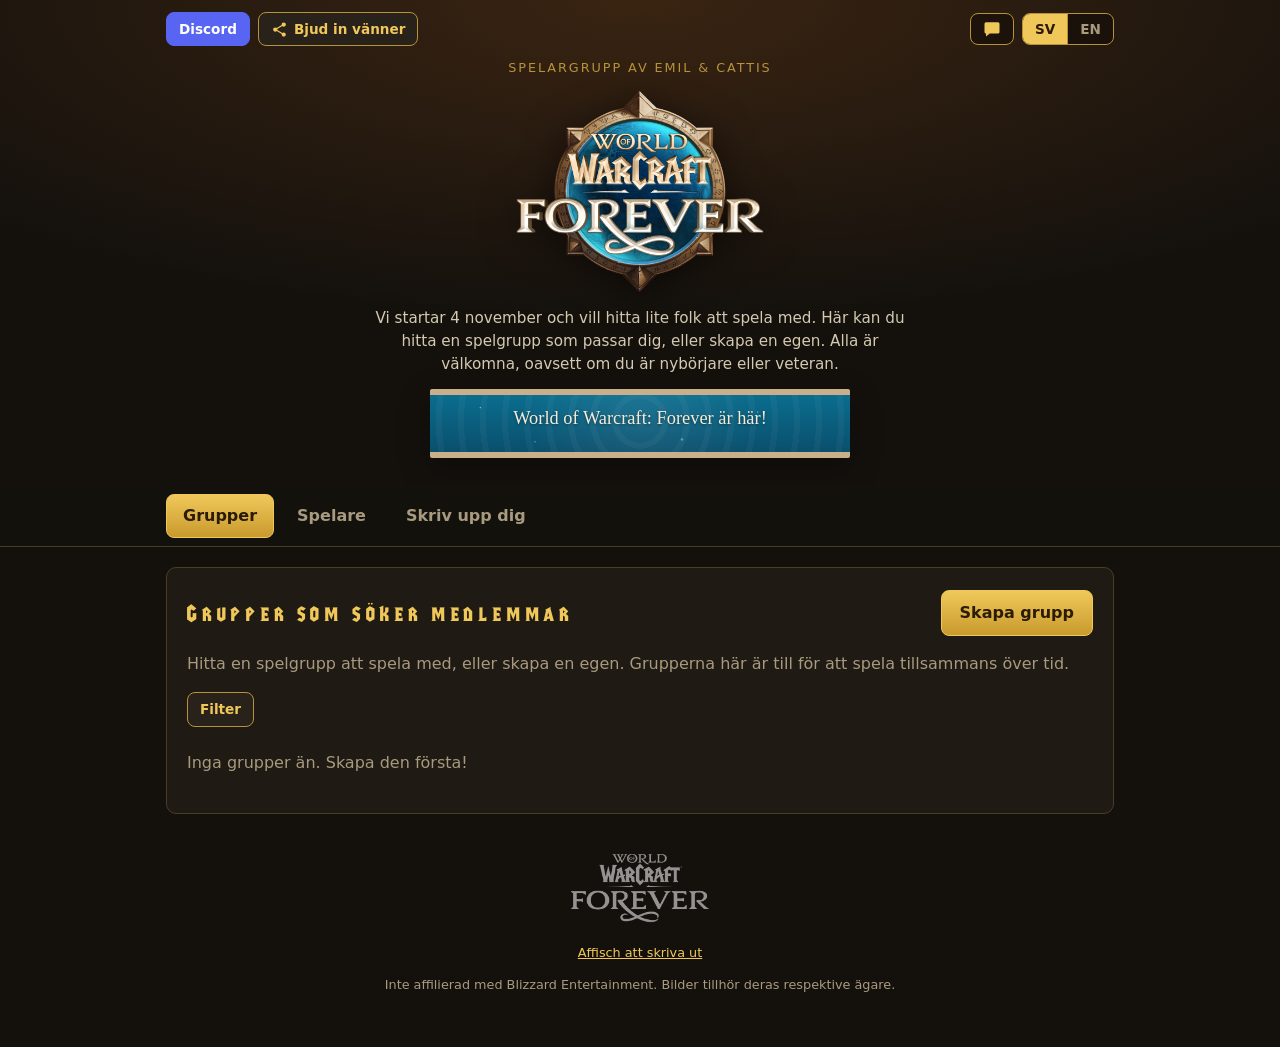
==== index.html @ 84ecafbe "Update intro text for the groups platform Co-Authored-By: Claude Sonnet 5 <noreply@anthropic.com>" ====
<!DOCTYPE html>
<html lang="sv">
<head>
  <meta charset="utf-8">
  <meta name="viewport" content="width=device-width, initial-scale=1">
  <title>WoW Forever, spela med oss</title>
  <meta name="description" content="Vi startar 4 november och vill hitta lite folk att spela WoW Forever med. Hitta en spelgrupp eller skapa en egen.">
  <meta name="robots" content="noindex">
  <meta name="theme-color" content="#14110d">
  <link rel="canonical" href="https://wowforever.party/">
  <meta property="og:type" content="website">
  <meta property="og:site_name" content="WoW Forever">
  <meta property="og:url" content="https://wowforever.party/">
  <meta property="og:locale" content="sv_SE">
  <meta property="og:title" content="WoW Forever, spela med oss">
  <meta property="og:description" content="Vi startar 4 november och vill hitta lite folk att spela med. Hitta en spelgrupp eller skapa en egen.">
  <meta property="og:image" content="https://wowforever.party/assets/og-image.jpg">
  <meta property="og:image:type" content="image/jpeg">
  <meta property="og:image:width" content="1200">
  <meta property="og:image:height" content="630">
  <meta property="og:image:alt" content="World of Warcraft Forever">
  <meta name="twitter:card" content="summary_large_image">
  <meta name="twitter:title" content="WoW Forever, spela med oss">
  <meta name="twitter:description" content="Vi startar 4 november och vill hitta lite folk att spela med.">
  <meta name="twitter:image" content="https://wowforever.party/assets/og-image.jpg">
  <link rel="icon" type="image/webp" href="assets/logo-color.webp">
  <link rel="stylesheet" href="style.css?v=34">
</head>
<body>
  <header class="hero">
    <div class="topbar wrap">
      <div class="top-actions">
        <a class="btn small discord" id="discordBtn" href="#" hidden target="_blank" rel="noopener" data-i18n="discordShort">Discord</a>
        <button type="button" class="btn small" id="shareBtn">
          <svg class="fb-icon" viewBox="0 0 24 24" width="17" height="17" aria-hidden="true"><path fill="currentColor" d="M18 16.08c-.76 0-1.44.3-1.96.77L8.91 12.7c.05-.23.09-.46.09-.7s-.04-.47-.09-.7l7.05-4.11c.54.5 1.25.81 2.04.81 1.66 0 3-1.34 3-3s-1.34-3-3-3-3 1.34-3 3c0 .24.04.47.09.7L8.04 9.81C7.5 9.31 6.79 9 6 9c-1.66 0-3 1.34-3 3s1.34 3 3 3c.79 0 1.5-.31 2.04-.81l7.12 4.16c-.05.21-.08.43-.08.65 0 1.61 1.31 2.92 2.92 2.92s2.92-1.31 2.92-2.92-1.31-2.92-2.92-2.92z"/></svg>
          <span data-i18n="shareBtn">Bjud in vänner</span>
        </button>
      </div>
      <div class="top-tools">
        <button type="button" class="btn small ghost fb-btn" id="fbOpen" data-i18n-aria="feedbackBtn" aria-label="Feedback" title="Feedback">
          <svg class="fb-icon" viewBox="0 0 24 24" width="18" height="18" aria-hidden="true"><path fill="currentColor" d="M4 3h16a2 2 0 0 1 2 2v11a2 2 0 0 1-2 2H9l-5 4v-4H4a2 2 0 0 1-2-2V5a2 2 0 0 1 2-2z"/></svg>
          <span class="badge" id="fbBadge" hidden></span>
        </button>
        <div class="lang" role="group" data-i18n-aria="langLabel" aria-label="Språk">
          <button type="button" data-lang="sv" aria-pressed="true">SV</button>
          <button type="button" data-lang="en" aria-pressed="false">EN</button>
        </div>
      </div>
    </div>

    <div class="wrap hero-body">
      <p class="eyebrow" data-i18n="eyebrow">Spelargrupp av Emil &amp; Cattis</p>
      <h1><img class="logo" src="assets/logo-color.webp" alt="World of Warcraft Forever" width="900" height="761"></h1>
      <p class="lead" data-i18n="lead">Vi startar 4 november och vill hitta lite folk att spela med. Här kan du hitta en spelgrupp som passar dig, eller skapa en egen. Alla är välkomna, oavsett om du är nybörjare eller veteran.</p>
      <section class="countdown" id="countdownBox" role="timer" aria-live="off">
        <p class="cd-title" id="cdTitle" hidden></p>
        <div class="cd-grid" id="cdGrid">
          <div class="cd-unit"><b id="cdD">--</b><span data-i18n="cdUnitD">Dagar</span></div>
          <i aria-hidden="true">:</i>
          <div class="cd-unit"><b id="cdH">--</b><span data-i18n="cdUnitH">Tim</span></div>
          <i aria-hidden="true">:</i>
          <div class="cd-unit"><b id="cdM">--</b><span data-i18n="cdUnitM">Min</span></div>
          <i aria-hidden="true">:</i>
          <div class="cd-unit"><b id="cdS">--</b><span data-i18n="cdUnitS">Sek</span></div>
        </div>
      </section>
    </div>
  </header>

  <nav class="tabs" role="tablist" id="tabs">
    <div class="wrap tabs-inner">
      <button type="button" role="tab" class="tab" data-tab-btn="grupper" data-i18n="tabGroups">Grupper</button>
      <button type="button" role="tab" class="tab" data-tab-btn="spelare" data-i18n="tabPlayers">Spelare</button>
      <button type="button" role="tab" class="tab" data-tab-btn="skriv-upp-dig" data-i18n="navSignup">Skriv upp dig</button>
      <button type="button" role="tab" class="tab" data-tab-btn="din-grupp" id="tabMine" hidden><span id="tabMineLabel"></span> <span class="badge-inline" id="myGroupBadge" hidden></span></button>
    </div>
  </nav>

  <main class="wrap">
    <div class="tabpanel" data-tab="grupper" role="tabpanel">
    <section id="groups" class="panel">
      <div class="panel-head">
        <h2 data-i18n="grpTitle">Grupper som söker medlemmar</h2>
        <button type="button" class="btn primary" data-act="new-group" data-i18n="grpCreate">Skapa grupp</button>
      </div>
      <p class="muted" data-i18n="grpIntro"></p>
      <div class="filter-bar">
        <button type="button" class="btn small" id="gFilterToggle" aria-expanded="false" aria-controls="gFilters"><span data-i18n="filterBtn">Filter</span> <span class="badge-inline" id="gFilterCount" hidden></span></button>
      </div>
      <div class="filters" id="gFilters" hidden>
        <label><span data-i18n="fFaction">Fraktion</span><select id="fgFaction"><option value="" data-i18n="all">Alla</option></select></label>
        <label><span data-i18n="fServer">Servertyp</span><select id="fgRuleset"><option value="" data-i18n="all">Alla</option></select></label>
        <label><span data-i18n="gfLanguage">Språk</span><select id="fgLang"><option value="" data-i18n="all">Alla</option></select></label>
        <label><span data-i18n="gfTone">Ton</span><select id="fgTone"><option value="" data-i18n="all">Alla</option></select></label>
        <label><span data-i18n="gfRole">Söker roll</span><select id="fgRole"><option value="" data-i18n="all">Alla</option></select></label>
        <label><span data-i18n="fClass">Klass</span><select id="fgClass"><option value="" data-i18n="all">Alla</option></select></label>
        <label><span data-i18n="fProf">Yrke</span><select id="fgProf"><option value="" data-i18n="all">Alla</option></select></label>
      </div>
      <div id="groupCards" class="gcards"></div>
      <p class="muted" id="groupsEmpty" hidden></p>
    </section>

    <section id="myApps" class="panel" hidden></section>
    </div>

    <div class="tabpanel" data-tab="spelare" role="tabpanel">
    <section id="summary" class="panel" aria-live="polite"></section>

    <section id="roster" class="panel">
      <h2 data-i18n="rosterTitle">Vilka är med</h2>
      <div class="filter-bar">
        <button type="button" class="btn small" id="rFilterToggle" aria-expanded="false" aria-controls="rFilters"><span data-i18n="filterBtn">Filter</span> <span class="badge-inline" id="rFilterCount" hidden></span></button>
      </div>
      <div class="filters" id="rFilters" hidden>
        <label><span data-i18n="fFaction">Fraktion</span>
          <select id="fFaction"><option value="" data-i18n="all">Alla</option><option>Alliance</option><option>Horde</option></select>
        </label>
        <label><span data-i18n="fClass">Klass</span> <select id="fClass"><option value="" data-i18n="all">Alla</option></select></label>
        <label><span data-i18n="fProf">Yrke</span> <select id="fProf"><option value="" data-i18n="all">Alla</option></select></label>
        <label><span data-i18n="fServer">Servertyp</span> <select id="fRuleset"><option value="" data-i18n="all">Alla</option></select></label>
        <label><span data-i18n="fGroup">Grupp</span> <select id="fGroup"><option value="" data-i18n="all">Alla</option></select></label>
      </div>
      <div id="cards" class="cards"></div>
      <p class="muted" id="rosterEmpty" hidden></p>
    </section>
    </div>

    <div class="tabpanel" data-tab="skriv-upp-dig" role="tabpanel">
    <section id="anmalan" class="panel">
      <h2 id="formTitle" data-i18n="formTitle">Skriv upp dig</h2>
      <p class="muted" id="formIntro" data-i18n="formIntro">Ingen inloggning. Fyll i dina karaktärer så syns du i listan. Efteråt får du en privat länk för att ändra dem.</p>

      <div id="editBanner" class="notice" hidden data-i18n="editBanner"></div>

      <form id="regForm" novalidate>
        <div class="field-row">
          <label class="field">
            <span data-i18n="displayName">Ditt namn eller smeknamn</span>
            <input id="displayName" maxlength="40" autocomplete="nickname" required>
          </label>
          <label class="field">
            <span><span data-i18n="contact">Hur når vi dig?</span> <em data-i18n="contactNote">(valfritt, syns bara för oss)</em></span>
            <input id="contact" maxlength="120" data-i18n-ph="contactPh" placeholder="Discord, telefon eller mail">
          </label>
        </div>

        <input class="hp" id="website" name="website" tabindex="-1" autocomplete="off" aria-hidden="true">

        <div id="charEditors"></div>

        <button type="button" class="btn" id="addChar" data-i18n="addChar">+ Lägg till en till karaktär</button>

        <p class="error" id="formError" role="alert" hidden></p>

        <div class="actions">
          <button type="submit" class="btn primary" id="submitBtn" data-i18n="submit">Skicka in</button>
          <button type="button" class="btn danger" id="deleteBtn" hidden data-i18n="deleteMine">Ta bort min registrering</button>
        </div>
      </form>

      <div id="success" class="notice success" hidden></div>
    </section>
    </div>

    <div class="tabpanel" data-tab="din-grupp" role="tabpanel">
    <section id="groupForm" class="panel" hidden></section>
    </div>
  </main>

  <footer class="wrap foot">
    <img class="foot-logo" src="assets/logo-white.webp" alt="" width="1000" height="563">
    <p><a class="footlink" href="qr.html" data-i18n="footPoster">Affisch att skriva ut</a></p>
    <p data-i18n="footer">Inte affilierad med Blizzard Entertainment. Bilder tillhör deras respektive ägare.</p>
  </footer>

  <dialog id="fbDialog" class="overlay" aria-labelledby="fbTitle">
    <form id="fbForm" method="dialog" novalidate>
      <h2 id="fbTitle" data-i18n="fbTitle">Feedback</h2>
      <p class="muted" data-i18n="fbIntro">Något som är fel eller saknas? Skriv till oss.</p>
      <div id="fbFields">
        <label class="field">
          <span data-i18n="fbMessage">Ditt meddelande</span>
          <textarea id="fbMessage" rows="5" maxlength="2000" required></textarea>
        </label>
        <label class="field">
          <span><span data-i18n="fbContact">Vill du ha svar? Lämna kontaktuppgift</span> <em data-i18n="fbContactNote">(valfritt)</em></span>
          <input id="fbContactInput" maxlength="120">
        </label>
        <input class="hp" id="fbWebsite" tabindex="-1" autocomplete="off" aria-hidden="true">
      </div>
      <p class="error" id="fbError" role="alert" hidden></p>
      <div class="notice success" id="fbDone" hidden></div>
      <div class="actions">
        <button type="submit" class="btn primary" id="fbSend" data-i18n="fbSend">Skicka</button>
        <button type="button" class="btn" id="fbCancel" data-i18n="fbCancel">Avbryt</button>
      </div>
    </form>
  </dialog>

  <dialog id="applyDialog" class="overlay" aria-labelledby="applyTitle">
    <form id="applyForm" novalidate>
      <h2 id="applyTitle"></h2>
      <div id="applyBody"></div>
    </form>
  </dialog>

  <dialog id="reportDialog" class="overlay" aria-labelledby="reportTitle">
    <form id="reportForm" novalidate>
      <h2 id="reportTitle" data-i18n="reportTitle">Rapportera gruppen</h2>
      <p class="muted" data-i18n="reportIntro"></p>
      <div id="reportFields">
        <label class="field"><textarea id="reportReason" rows="4" maxlength="1000"></textarea></label>
      </div>
      <p class="error" id="reportError" role="alert" hidden></p>
      <div class="notice success" id="reportDone" hidden></div>
      <div class="actions">
        <button type="submit" class="btn primary" id="reportSend" data-i18n="reportSend">Skicka rapport</button>
        <button type="button" class="btn" id="reportCancel" data-i18n="fbCancel">Avbryt</button>
      </div>
    </form>
  </dialog>

  <script src="i18n.js?v=19"></script>
  <script src="data.js?v=7"></script>
  <script src="tabs.js?v=1"></script>
  <script src="tips.js?v=1"></script>
  <script src="app.js?v=26"></script>
  <script src="groups.js?v=10"></script>
</body>
</html>
---- style.css ----
:root {
  --bg: #14110d;
  --panel: #1f1a13;
  --panel-2: #29221a;
  --line: #4a3d28;
  --text: #ece3d0;
  --muted: #a89a7e;
  --gold: #f0c85a;
  --gold-dim: #b8923a;
  --alliance: #3b6fd4;
  --horde: #c0392b;
  --danger: #d0574a;
  --ok: #58b36a;
  --radius: 10px;
}

* { box-sizing: border-box; }
html { scroll-behavior: smooth; }
@font-face {
  font-family: "Warcraft";
  src: url("assets/fonts/warcraft-sv.otf") format("opentype");
  font-display: swap;
}

body {
  margin: 0;
  background: var(--bg);
  color: var(--text);
  font: 16px/1.5 system-ui, -apple-system, "Segoe UI", Roboto, sans-serif;
}

.wrap { width: 100%; max-width: 980px; margin: 0 auto; padding: 0 16px; }

.hero { position: relative; padding: 0 0 18px; text-align: center; background: radial-gradient(900px 320px at 50% 0, #3a2412 0%, var(--bg) 100%); }
.eyebrow { color: var(--gold-dim); text-transform: uppercase; letter-spacing: .15em; font-size: .8rem; margin: 0 0 6px; }
h1, h2, h3, h4, legend { font-family: "Warcraft", Georgia, "Times New Roman", serif; font-weight: 400; letter-spacing: .03em; }
h1 { margin: 0; line-height: 1; }
.logo { display: block; width: min(250px, 62vw); height: auto; margin: 8px auto 4px; filter: drop-shadow(0 6px 18px rgba(0,0,0,.55)); }
.lead { max-width: 560px; margin: 16px auto 20px; color: #d4c9b1; }

.chips { display: flex; flex-wrap: wrap; justify-content: center; gap: 10px; margin-bottom: 20px; }
.chip { padding: 6px 14px; border: 1px solid var(--line); border-radius: 999px; background: var(--panel); font-size: .9rem; color: var(--gold); }

.btn {
  display: inline-block; cursor: pointer; text-decoration: none;
  padding: 10px 18px; border-radius: 8px; border: 1px solid var(--gold-dim);
  background: var(--panel-2); color: var(--gold); font: inherit; font-weight: 600;
}
.btn:hover { background: #352b1e; }
.btn.primary { background: linear-gradient(#f0c85a, #c99a2e); color: #2a1c05; border-color: #f0c85a; }
.btn.primary:hover { filter: brightness(1.08); background: linear-gradient(#f0c85a, #c99a2e); }
.btn.discord { background: #5865f2; border-color: #5865f2; color: #fff; }
.btn.danger { border-color: var(--danger); color: var(--danger); background: transparent; }
.btn.small { padding: 6px 12px; font-size: .85rem; }
.btn:disabled { opacity: .6; cursor: default; }
.btn[hidden], [hidden] { display: none !important; }

.panel { background: var(--panel); border: 1px solid var(--line); border-radius: var(--radius); padding: 22px 20px; margin: 20px 0; }
h2 { margin: 0 0 8px; color: var(--gold); font-size: 1.7rem; }
.muted { color: var(--muted); }
.small { font-size: .85rem; }

.field { display: flex; flex-direction: column; gap: 4px; margin-bottom: 14px; flex: 1 1 200px; }
.field span { font-size: .9rem; color: #d4c9b1; }
.field em, .group-label em { color: var(--muted); font-style: normal; font-size: .8rem; }
.field-row { display: flex; flex-wrap: wrap; gap: 0 14px; }
input, select {
  width: 100%; padding: 10px 12px; font: inherit; color: var(--text);
  background: #120f0a; border: 1px solid var(--line); border-radius: 8px;
}
input:focus, select:focus, button:focus-visible { outline: 2px solid var(--gold); outline-offset: 1px; }
.hp { position: absolute; left: -9999px; width: 1px; height: 1px; opacity: 0; }

fieldset.char { border: 1px solid var(--line); border-radius: var(--radius); padding: 14px 14px 16px; margin: 0 0 16px; background: var(--panel-2); min-width: 0; }
legend { color: var(--gold); padding: 0 8px; font-size: 1.05rem; }
.group-label { margin: 6px 0 8px; font-size: .9rem; color: #d4c9b1; font-weight: 600; }

.picks { display: flex; flex-wrap: wrap; gap: 8px; }
.pick {
  display: flex; flex-direction: column; align-items: center; gap: 4px;
  padding: 6px 4px; min-width: 64px; border-radius: 8px; cursor: pointer;
  background: rgba(0,0,0,.25); border: 2px solid transparent; color: var(--text); font: inherit; font-size: .75rem;
}
.pick:hover:not(:disabled) { border-color: var(--gold-dim); }
.pick.on { border-color: var(--gold); background: rgba(240,200,90,.12); }
.pick:disabled { opacity: .28; cursor: not-allowed; }
.picks.classes, .picks.rulesets { display: grid; gap: 6px; }
.picks.classes { grid-template-columns: repeat(9, minmax(0, 52px)); }
.picks.rulesets { grid-template-columns: repeat(4, minmax(0, 68px)); gap: 10px; }
.opt { display: flex; flex-direction: column; justify-content: flex-end; gap: 4px; min-width: 0; }
.opt .lbl { text-align: center; font-size: .78rem; line-height: 1.15; color: #d4c9b1; }
.opt .lbl small { display: block; font-size: .62rem; color: var(--muted); }
.opt.off .lbl { opacity: .45; }
.opt .pick { width: 100%; aspect-ratio: 1; min-width: 0; padding: 0; overflow: hidden; }
.picks.classes, .picks.rulesets { margin-bottom: 14px; }
.opt .pick .sprite { width: 100%; height: 100%; max-width: none; aspect-ratio: auto; }

.sprite { display: inline-block; flex: none; background-repeat: no-repeat; border-radius: 6px; border: 1px solid rgba(0,0,0,.6); }
.sprite.ph { background: #000; }
.sprite.inline { vertical-align: middle; border-radius: 4px; }

.secondary { display: flex; flex-wrap: wrap; gap: 14px; margin-bottom: 12px; }
.tick { display: flex; gap: 6px; align-items: center; font-size: .9rem; }
.tick input { width: auto; }

.actions { display: flex; flex-wrap: wrap; gap: 10px; margin-top: 16px; }
.error { color: var(--danger); font-weight: 600; margin: 14px 0 0; }
.notice { padding: 12px 14px; border-radius: 8px; border: 1px solid var(--gold-dim); background: rgba(240,200,90,.08); margin: 12px 0; }
.notice.success { border-color: var(--ok); background: rgba(88,179,106,.1); }
.linkbox { display: flex; gap: 8px; margin: 8px 0; }

.filters { display: flex; flex-wrap: wrap; gap: 10px 14px; margin: 12px 0 16px; }
.filters label { display: flex; flex-direction: column; gap: 4px; font-size: .85rem; color: #d4c9b1; flex: 1 1 130px; }

.cards { display: grid; grid-template-columns: repeat(auto-fill, minmax(280px, 1fr)); gap: 12px; }
.card { display: flex; gap: 12px; padding: 12px; border-radius: var(--radius); background: var(--panel-2); border: 1px solid var(--line); border-left-width: 4px; }
.card.alliance { border-left-color: var(--alliance); }
.card.horde { border-left-color: var(--horde); }
.card .portrait { border-radius: 8px; }
.card h3 { margin: 0; font-size: 1.1rem; color: var(--gold); }
.card p { margin: 2px 0; }
.card .sub { font-size: .9rem; }
.card .owner { font-size: .8rem; color: var(--muted); }
.tag { display: inline-block; padding: 1px 8px; margin: 2px 4px 2px 0; border-radius: 999px; background: #120f0a; border: 1px solid var(--line); font-size: .78rem; }
.tag.dim { color: var(--muted); }
.tag.warn { border-color: var(--danger); color: var(--danger); }

.classcount { display: grid; grid-template-columns: repeat(auto-fill, minmax(84px, 1fr)); gap: 8px; margin: 12px 0; }
.cc { display: grid; grid-template-columns: auto 1fr; grid-template-rows: auto auto; column-gap: 8px; align-items: center; padding: 6px 8px; background: var(--panel-2); border: 1px solid var(--line); border-radius: 8px; }
.cc .sprite { grid-row: span 2; }
.cc b { color: var(--gold); font-size: 1.05rem; line-height: 1; }
.cc span:last-child { font-size: .7rem; color: var(--muted); }
.cc.zero { opacity: .45; }

.foot { text-align: center; color: var(--muted); font-size: .8rem; padding: 12px 16px 40px; }

@media (max-width: 560px) {
  fieldset.char { padding: 12px 8px 14px; }
  .picks.classes { gap: 3px; }
  .picks.classes .opt .lbl { display: none; }
  .picks.rulesets { gap: 6px; }
  .picks.rulesets .lbl { font-size: .68rem; }
  .panel { padding: 18px 14px; }
}
.picked { color: var(--gold); }

.factions { display: grid; grid-template-columns: 1fr 1fr; gap: 14px; margin-top: 12px; }
.fsum { border-radius: var(--radius); padding: 12px; min-width: 0; }
.fsum h3 { margin: 0 0 4px; font-size: 1.3rem; letter-spacing: .06em; }
.fsum.alliance { background: linear-gradient(#152444, #101a30); border: 1px solid #2c4a8a; }
.fsum.alliance h3 { color: #8fb1f2; }
.fsum.horde { background: linear-gradient(#3d1613, #2a0f0d); border: 1px solid #7d2a22; }
.fsum.horde h3 { color: #ee8a7d; }
.fsum .classcount { grid-template-columns: repeat(auto-fill, minmax(96px, 1fr)); }
.fsum .cc { background: rgba(0,0,0,.25); }
@media (max-width: 700px) {
  .factions { grid-template-columns: 1fr; }
}

.profcount { display: grid; grid-template-columns: repeat(auto-fill, minmax(140px, 1fr)); gap: 8px; margin: 10px 0; }
.pc { display: flex; align-items: center; gap: 8px; padding: 6px 10px; background: rgba(0,0,0,.25); border: 1px solid var(--line); border-radius: 8px; min-width: 0; }
.pc b { color: var(--gold); font-size: 1.05rem; line-height: 1; }
.pc span { font-size: .75rem; color: #d4c9b1; overflow: hidden; text-overflow: ellipsis; white-space: nowrap; }
.pc.zero { opacity: .45; }
.profcount.sec .pc { background: transparent; }

.topbar { display: flex; flex-wrap: wrap; align-items: center; justify-content: space-between; gap: 8px 10px; padding-top: 12px; padding-bottom: 4px; }
.top-actions, .top-tools { display: flex; align-items: center; gap: 8px; }
.top-actions .btn { display: inline-flex; align-items: center; gap: 6px; }
.footlink { color: var(--gold); }
.hero-body { padding-top: 8px; }
.btn.ghost { background: rgba(0,0,0,.35); }
.lang { display: inline-flex; border: 1px solid var(--gold-dim); border-radius: 8px; overflow: hidden; }
.lang button { padding: 5px 12px; font: inherit; font-size: .85rem; font-weight: 700; cursor: pointer; border: 0; background: rgba(0,0,0,.35); color: var(--muted); }
.lang button + button { border-left: 1px solid var(--gold-dim); }
.lang button[aria-pressed="true"] { background: var(--gold); color: #2a1c05; }

.race-group { border-radius: 8px; padding: 8px 10px 4px; margin-bottom: 10px; }
.race-group h4 { margin: 0 0 6px; font-size: 1rem; letter-spacing: .08em; }
.race-group.alliance { background: linear-gradient(#152444, #101a30); border: 1px solid #2c4a8a; }
.race-group.alliance h4 { color: #8fb1f2; }
.race-group.horde { background: linear-gradient(#3d1613, #2a0f0d); border: 1px solid #7d2a22; }
.race-group.horde h4 { color: #ee8a7d; }
.picks.races-row { display: grid; grid-template-columns: repeat(5, minmax(0, 76px)); gap: 10px; margin-bottom: 8px; }
.picks.genders { display: grid; grid-template-columns: repeat(2, minmax(0, 46px)); gap: 10px; margin-bottom: 14px; }
@media (max-width: 560px) {
  .picks.races-row { gap: 6px; }
  .race-group { padding: 8px 6px 2px; }
  .opt .lbl { font-size: .68rem; }
}

textarea { width: 100%; padding: 10px 12px; font: inherit; color: var(--text); background: #120f0a; border: 1px solid var(--line); border-radius: 8px; resize: vertical; }
textarea:focus { outline: 2px solid var(--gold); outline-offset: 1px; }
dialog.overlay { width: min(520px, calc(100vw - 32px)); padding: 22px 20px; border: 1px solid var(--gold-dim); border-radius: var(--radius); background: var(--panel); color: var(--text); box-shadow: 0 20px 60px rgba(0,0,0,.6); }
dialog.overlay::backdrop { background: rgba(0,0,0,.65); }

.foot-logo { display: block; width: 150px; height: auto; margin: 0 auto 10px; opacity: .55; }

.fb-btn { position: relative; display: inline-flex; align-items: center; gap: 6px; }
.fb-icon { flex: none; }
.badge { position: absolute; top: -10px; right: -10px; min-width: 22px; height: 22px; padding: 0 5px; display: flex; align-items: center; justify-content: center; border-radius: 999px; background: var(--danger); color: #fff; font-size: .72rem; font-weight: 700; line-height: 1; border: 2px solid var(--bg); box-sizing: border-box; }
.tag .sprite.inline { width: 16px; height: 16px; vertical-align: -3px; }


.race-groups { display: grid; grid-template-columns: 1fr 1fr; gap: 10px; margin-bottom: 10px; }
.race-groups .race-group { margin-bottom: 0; min-width: 0; }
@media (max-width: 760px) {
  .race-groups { grid-template-columns: 1fr; }
}

/* ---------- Spelgrupper ---------- */
.panel-head { display: flex; flex-wrap: wrap; align-items: center; justify-content: space-between; gap: 10px; }
.panel-head h2 { margin: 0; }
.gcards { display: grid; grid-template-columns: repeat(auto-fill, minmax(300px, 1fr)); gap: 12px; }
.gcard { display: flex; flex-direction: column; gap: 8px; padding: 14px; border-radius: var(--radius); background: var(--panel-2); border: 1px solid var(--line); border-top-width: 4px; }
.gcard.alliance { border-top-color: var(--alliance); }
.gcard.horde { border-top-color: var(--horde); }
.gcard.any { border-top-color: var(--gold-dim); }
.gcard header { display: flex; align-items: flex-start; justify-content: space-between; gap: 8px; }
.gcard h3 { margin: 0; font-size: 1.15rem; color: var(--gold); }
.fchip { flex: none; padding: 1px 10px; border-radius: 999px; font-size: .75rem; border: 1px solid var(--line); }
.fchip.alliance { border-color: #2c4a8a; color: #8fb1f2; background: #101a30; }
.fchip.horde { border-color: #7d2a22; color: #ee8a7d; background: #2a0f0d; }
.fchip.any { color: var(--gold); }
.gcard p { margin: 0; }
.gmeta .tag { margin: 0 4px 4px 0; }
.gplay { font-size: .85rem; color: var(--muted); }
.gdesc { white-space: pre-line; overflow-wrap: anywhere; font-size: .92rem; color: #d4c9b1; }
.glooking { display: flex; flex-wrap: wrap; align-items: center; gap: 6px; font-size: .9rem; }
.glooking b { color: var(--muted); font-weight: 600; margin-right: 2px; }
.lk .sprite { vertical-align: middle; }
.gcard footer { display: flex; align-items: center; justify-content: space-between; gap: 8px; margin-top: auto; padding-top: 4px; }
.linklike { background: none; border: 0; padding: 0; color: var(--muted); font: inherit; font-size: .8rem; text-decoration: underline; cursor: pointer; }
.linklike:hover { color: var(--danger); }

.seg { display: inline-flex; flex-wrap: wrap; border: 1px solid var(--gold-dim); border-radius: 8px; overflow: hidden; align-self: flex-start; margin-bottom: 12px; }
.field .seg { margin-bottom: 0; }
.seg button { padding: 8px 14px; font: inherit; font-size: .9rem; cursor: pointer; border: 0; background: #120f0a; color: var(--muted); }
.seg button + button { border-left: 1px solid var(--gold-dim); }
.seg button[aria-pressed="true"] { background: var(--gold); color: #2a1c05; font-weight: 700; }
.chipbtn { padding: 6px 14px; border-radius: 999px; font: inherit; font-size: .9rem; cursor: pointer; border: 1px solid var(--line); background: #120f0a; color: var(--text); }
.chipbtn[aria-pressed="true"] { border-color: var(--gold); background: rgba(240,200,90,.15); color: var(--gold); }
.field.narrow { flex: 0 1 130px; }

.badge-inline { display: inline-flex; align-items: center; justify-content: center; min-width: 22px; height: 22px; padding: 0 6px; border-radius: 999px; background: var(--danger); color: #fff; font-size: .75rem; font-weight: 700; line-height: 1; }

.reqs { margin: 12px 0 18px; }
.reqs h3 { margin: 0 0 8px; color: var(--gold); }
.req { padding: 12px; margin-bottom: 10px; border-radius: var(--radius); background: var(--panel-2); border: 1px solid var(--line); }
.req.pending { border-color: var(--gold-dim); }
.req.declined { opacity: .6; }
.req header { display: flex; align-items: center; justify-content: space-between; gap: 8px; margin-bottom: 6px; }
.reqchars { list-style: none; margin: 0 0 6px; padding: 0; display: grid; gap: 6px; }
.reqchars li { display: flex; align-items: center; gap: 8px; font-size: .9rem; }
.reqcontact { margin: 6px 0; padding: 6px 10px; border-radius: 6px; background: rgba(88,179,106,.12); border: 1px solid var(--ok); }
.req .actions { margin-top: 8px; }

.apchars { display: grid; gap: 6px; margin-bottom: 12px; }
.apchar { padding: 6px 8px; border: 1px solid var(--line); border-radius: 8px; background: var(--panel-2); }
.apchar.off { opacity: .5; }
.apchar em { font-style: normal; color: var(--muted); font-size: .8rem; }
#applyDialog, #reportDialog { max-height: calc(100vh - 32px); overflow: auto; }

/* ---------- Flikar ---------- */
.hero .lead { margin: 10px auto 14px; font-size: .95rem; }
.hero .chips { margin-bottom: 8px; }
.tabs { position: sticky; top: 0; z-index: 20; background: rgba(20,17,13,.94); backdrop-filter: blur(6px); border-bottom: 1px solid var(--line); }
.tabs-inner { display: flex; gap: 6px; padding-top: 8px; padding-bottom: 8px; overflow-x: auto; scrollbar-width: none; }
.tabs-inner::-webkit-scrollbar { display: none; }
.tab { flex: none; display: inline-flex; align-items: center; gap: 6px; padding: 9px 16px; border-radius: 8px; border: 1px solid transparent; background: transparent; color: var(--muted); font: inherit; font-weight: 600; cursor: pointer; white-space: nowrap; }
.tab:hover { color: var(--text); background: rgba(255,255,255,.05); }
.tab.active { color: #2a1c05; background: linear-gradient(#f0c85a, #c99a2e); border-color: #f0c85a; }
.tab[hidden] { display: none; }
.tab .badge-inline { box-shadow: 0 0 0 2px rgba(20,17,13,.9); }
.tabpanel { display: none; }
.tabpanel.active { display: block; }

.filter-bar { margin: 12px 0 8px; }

/* ---------- Medlemmar ---------- */
.gmembers { font-size: .9rem; }
.gmembers summary { cursor: pointer; color: var(--muted); font-weight: 600; margin-bottom: 4px; }
.gmembers ul, .mlist { list-style: none; margin: 4px 0 0; padding: 0; display: grid; gap: 6px; }
.gmembers li { display: flex; flex-wrap: wrap; align-items: center; gap: 4px 10px; }
.mchar { display: inline-flex; align-items: center; gap: 4px; padding: 1px 8px 1px 2px; border-radius: 999px; background: #120f0a; border: 1px solid var(--line); font-size: .82rem; }
.mchar .sprite { border-radius: 50%; }
.mrow { display: flex; align-items: center; justify-content: space-between; gap: 8px; padding: 6px 8px; border: 1px solid var(--line); border-radius: 8px; background: var(--panel-2); }
.mrow > span { display: flex; flex-wrap: wrap; align-items: center; gap: 4px 10px; }

.cgroups { margin: 2px 0; }
.tag.grp { border-color: var(--gold-dim); color: var(--gold); }

/* Ihopfällda behandlade ansökningar */
.req-history { margin-top: 10px; }
.req-history > summary { cursor: pointer; color: var(--muted); font-weight: 600; padding: 6px 0; }
.reqrow { border: 1px solid var(--line); border-radius: 8px; background: var(--panel-2); margin: 6px 0; }
.reqrow > summary { cursor: pointer; padding: 8px 10px; display: flex; flex-wrap: wrap; align-items: center; gap: 4px 8px; list-style: none; }
.reqrow > summary::-webkit-details-marker { display: none; }
.reqrow > summary::before { content: '\25B8'; color: var(--muted); }
.reqrow[open] > summary::before { content: '\25BE'; }
.reqrow.declined { opacity: .65; }
.reqbody { padding: 0 10px 10px; }

/* Tryck-för-att-visa */
.tip { position: fixed; z-index: 100; max-width: min(260px, calc(100vw - 16px)); padding: 8px 12px; border-radius: 8px; background: #120f0a; color: var(--text); border: 1px solid var(--gold); box-shadow: 0 6px 20px rgba(0,0,0,.6); font-size: .85rem; line-height: 1.35; pointer-events: none; }
@media (hover: none) { .opt.off .pick:disabled { pointer-events: none; } }

/* ---------- Nedräkning i Blizzards stil ---------- */
.countdown {
  max-width: 420px; margin: 10px auto 10px; padding: 12px 12px 10px; text-align: center;
  border-top: 6px solid #c9b08a; border-bottom: 6px solid #c9b08a; border-radius: 2px;
  background:
    radial-gradient(2px 2px at 12% 22%, rgba(140,220,255,.8), transparent 60%),
    radial-gradient(2px 2px at 78% 30%, rgba(140,220,255,.7), transparent 60%),
    radial-gradient(3px 3px at 60% 78%, rgba(120,230,220,.75), transparent 60%),
    radial-gradient(2px 2px at 25% 82%, rgba(140,220,255,.6), transparent 60%),
    radial-gradient(circle at 50% 40%, rgba(255,255,255,.07) 0, transparent 55%),
    repeating-radial-gradient(circle at 50% 45%, rgba(255,255,255,.035) 0 6px, transparent 6px 22px),
    linear-gradient(#0b6d8e, #0a4f6d);
  box-shadow: 0 10px 30px rgba(0,0,0,.35);
}
.cd-title { margin: 0 0 12px; font: 400 clamp(.95rem, 3.8vw, 1.15rem)/1.25 "Palatino Linotype", Palatino, "Book Antiqua", Georgia, serif; color: #f4ecd8; text-shadow: 0 1px 3px rgba(0,0,0,.4); }
.cd-grid { display: flex; align-items: flex-start; justify-content: center; gap: clamp(4px, 2vw, 14px); }
.cd-unit { display: flex; flex-direction: column; align-items: center; min-width: 2.6ch; }
.cd-unit b { font: 400 clamp(1.7rem, 7.5vw, 2.3rem)/1 "Palatino Linotype", Palatino, "Book Antiqua", Georgia, serif; font-variant-numeric: lining-nums tabular-nums; color: #fff; text-shadow: 0 2px 6px rgba(0,0,0,.35); }
.cd-unit span { margin-top: 4px; font-size: clamp(.6rem, 2.2vw, .75rem); letter-spacing: .04em; text-transform: uppercase; color: #eadfc6; }
.cd-grid i { font: 400 clamp(1.1rem, 4.6vw, 1.5rem)/1.5 Georgia, serif; font-style: normal; color: #f4ecd8; opacity: .85; }
.top-tools { margin-left: auto; }
@media (max-width: 420px) {
  .topbar { gap: 6px 6px; }
  .top-actions, .top-tools { gap: 6px; }
  .topbar .btn.small { padding: 6px 9px; font-size: .82rem; }
  .topbar .lang button { padding: 5px 9px; font-size: .8rem; }
  .topbar .fb-btn { padding: 6px 8px; }
}
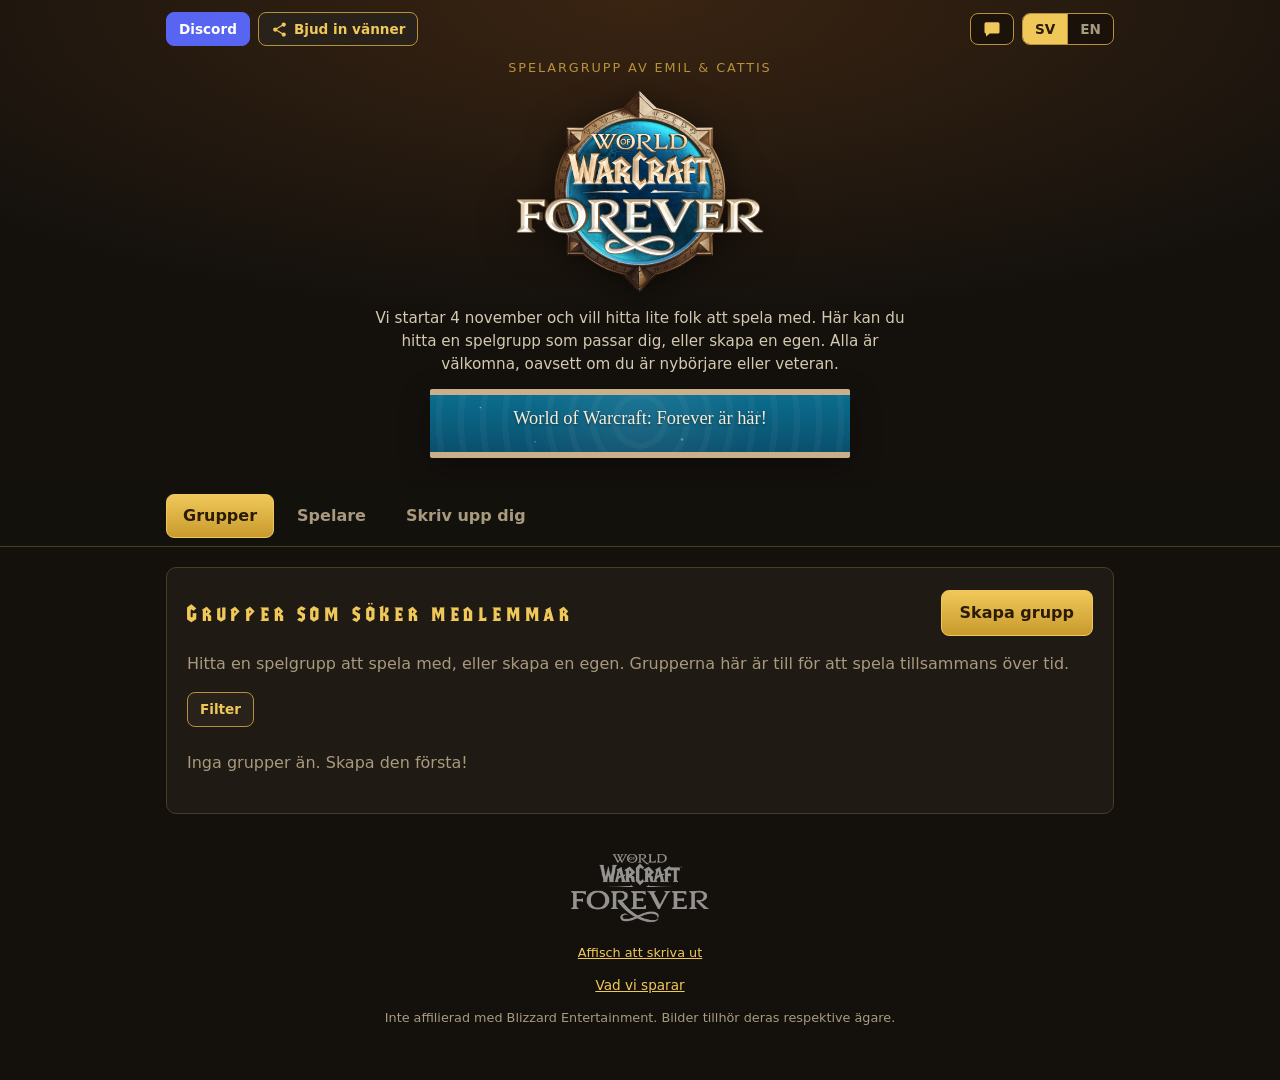
==== commit 9969a6f8: "Hardening: CSP, local QR library, strip edit token from URL, friendly rate-limit message, privacy di" ====
--- a/index.html
+++ b/index.html
@@ -3,6 +3,7 @@
 <head>
   <meta charset="utf-8">
   <meta name="viewport" content="width=device-width, initial-scale=1">
+  <meta http-equiv="Content-Security-Policy" content="default-src 'none'; script-src 'self'; style-src 'self' 'unsafe-inline'; img-src 'self' data:; font-src 'self'; connect-src 'self' https://kpaolyovfybxedgaigvp.supabase.co; base-uri 'none'; form-action 'self'">
   <title>WoW Forever, spela med oss</title>
   <meta name="description" content="Vi startar 4 november och vill hitta lite folk att spela WoW Forever med. Hitta en spelgrupp eller skapa en egen.">
   <meta name="robots" content="noindex">
@@ -24,7 +25,7 @@
   <meta name="twitter:description" content="Vi startar 4 november och vill hitta lite folk att spela med.">
   <meta name="twitter:image" content="https://wowforever.party/assets/og-image.jpg">
   <link rel="icon" type="image/webp" href="assets/logo-color.webp">
-  <link rel="stylesheet" href="style.css?v=34">
+  <link rel="stylesheet" href="style.css?v=35">
 </head>
 <body>
   <header class="hero">
@@ -170,8 +171,15 @@
   <footer class="wrap foot">
     <img class="foot-logo" src="assets/logo-white.webp" alt="" width="1000" height="563">
     <p><a class="footlink" href="qr.html" data-i18n="footPoster">Affisch att skriva ut</a></p>
+    <p><button type="button" class="linklike footlink" id="privOpen" data-i18n="privLink">Vad vi sparar</button></p>
     <p data-i18n="footer">Inte affilierad med Blizzard Entertainment. Bilder tillhör deras respektive ägare.</p>
   </footer>
+
+  <dialog id="privDialog" class="overlay" aria-labelledby="privTitle">
+    <h2 id="privTitle" data-i18n="privTitle">Vad vi sparar</h2>
+    <div class="priv" data-i18n-html="privBody"></div>
+    <div class="actions"><button type="button" class="btn" id="privClose" data-i18n="close">Stäng</button></div>
+  </dialog>
 
   <dialog id="fbDialog" class="overlay" aria-labelledby="fbTitle">
     <form id="fbForm" method="dialog" novalidate>
@@ -220,11 +228,11 @@
     </form>
   </dialog>
 
-  <script src="i18n.js?v=19"></script>
+  <script src="i18n.js?v=21"></script>
   <script src="data.js?v=7"></script>
   <script src="tabs.js?v=1"></script>
   <script src="tips.js?v=1"></script>
-  <script src="app.js?v=26"></script>
-  <script src="groups.js?v=10"></script>
+  <script src="app.js?v=27"></script>
+  <script src="groups.js?v=11"></script>
 </body>
 </html>
--- a/style.css
+++ b/style.css
@@ -333,3 +333,8 @@
   .topbar .lang button { padding: 5px 9px; font-size: .8rem; }
   .topbar .fb-btn { padding: 6px 8px; }
 }
+
+.priv p { margin: 0 0 10px; font-size: .92rem; }
+.priv b { color: var(--gold); }
+#privDialog { max-height: calc(100vh - 32px); overflow: auto; }
+.footlink.linklike { color: var(--gold); font-size: .85rem; }
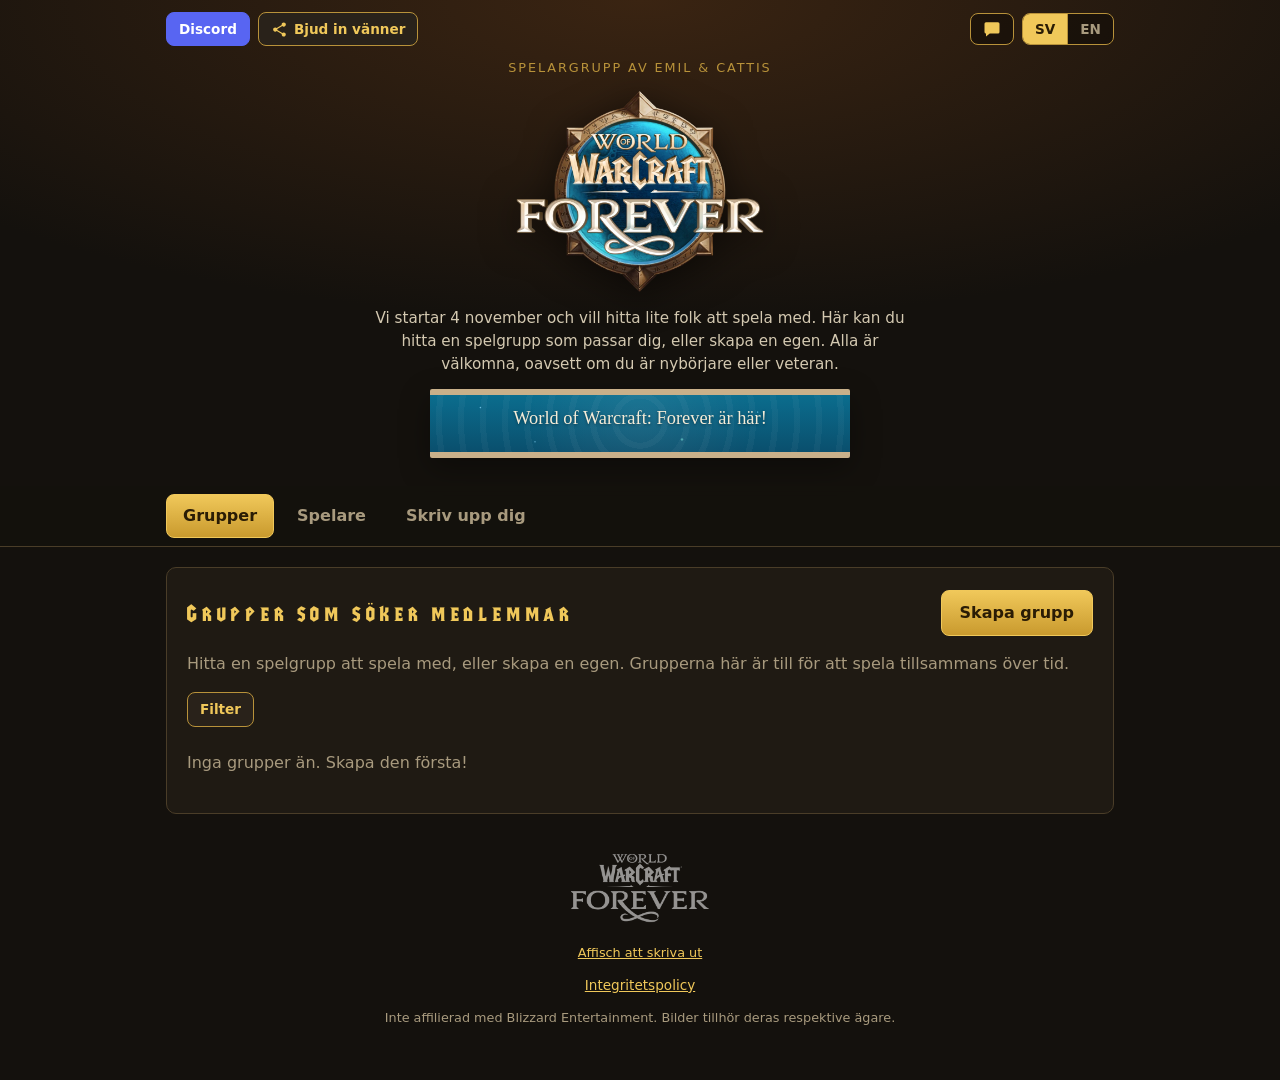
==== commit 67245dd6: "Privacy policy overlay (GDPR-style) with consent notes at every form Co-Authored-By: Claude Sonnet 5" ====
--- a/index.html
+++ b/index.html
@@ -25,7 +25,7 @@
   <meta name="twitter:description" content="Vi startar 4 november och vill hitta lite folk att spela med.">
   <meta name="twitter:image" content="https://wowforever.party/assets/og-image.jpg">
   <link rel="icon" type="image/webp" href="assets/logo-color.webp">
-  <link rel="stylesheet" href="style.css?v=35">
+  <link rel="stylesheet" href="style.css?v=36">
 </head>
 <body>
   <header class="hero">
@@ -157,6 +157,7 @@
           <button type="submit" class="btn primary" id="submitBtn" data-i18n="submit">Skicka in</button>
           <button type="button" class="btn danger" id="deleteBtn" hidden data-i18n="deleteMine">Ta bort min registrering</button>
         </div>
+        <p class="muted small priv-note" data-i18n-html="privNote"></p>
       </form>
 
       <div id="success" class="notice success" hidden></div>
@@ -171,12 +172,12 @@
   <footer class="wrap foot">
     <img class="foot-logo" src="assets/logo-white.webp" alt="" width="1000" height="563">
     <p><a class="footlink" href="qr.html" data-i18n="footPoster">Affisch att skriva ut</a></p>
-    <p><button type="button" class="linklike footlink" id="privOpen" data-i18n="privLink">Vad vi sparar</button></p>
+    <p><button type="button" class="linklike footlink" id="privOpen" data-i18n="privLink">Integritetspolicy</button></p>
     <p data-i18n="footer">Inte affilierad med Blizzard Entertainment. Bilder tillhör deras respektive ägare.</p>
   </footer>
 
   <dialog id="privDialog" class="overlay" aria-labelledby="privTitle">
-    <h2 id="privTitle" data-i18n="privTitle">Vad vi sparar</h2>
+    <h2 id="privTitle" data-i18n="privTitle">Integritetspolicy</h2>
     <div class="priv" data-i18n-html="privBody"></div>
     <div class="actions"><button type="button" class="btn" id="privClose" data-i18n="close">Stäng</button></div>
   </dialog>
@@ -202,6 +203,7 @@
         <button type="submit" class="btn primary" id="fbSend" data-i18n="fbSend">Skicka</button>
         <button type="button" class="btn" id="fbCancel" data-i18n="fbCancel">Avbryt</button>
       </div>
+      <p class="muted small priv-note" data-i18n-html="privNote"></p>
     </form>
   </dialog>
 
@@ -228,11 +230,11 @@
     </form>
   </dialog>
 
-  <script src="i18n.js?v=21"></script>
+  <script src="i18n.js?v=22"></script>
   <script src="data.js?v=7"></script>
   <script src="tabs.js?v=1"></script>
   <script src="tips.js?v=1"></script>
-  <script src="app.js?v=27"></script>
-  <script src="groups.js?v=11"></script>
+  <script src="app.js?v=28"></script>
+  <script src="groups.js?v=12"></script>
 </body>
 </html>
--- a/style.css
+++ b/style.css
@@ -338,3 +338,10 @@
 .priv b { color: var(--gold); }
 #privDialog { max-height: calc(100vh - 32px); overflow: auto; }
 .footlink.linklike { color: var(--gold); font-size: .85rem; }
+
+.priv h3 { margin: 16px 0 6px; font-size: 1rem; color: var(--gold); }
+.priv ul { margin: 0 0 10px; padding-left: 1.2rem; font-size: .92rem; }
+.priv li { margin-bottom: 6px; }
+.priv .upd { color: var(--muted); font-size: .82rem; }
+.priv-note { margin: 10px 0 0; }
+#privDialog { width: min(640px, calc(100vw - 32px)); }
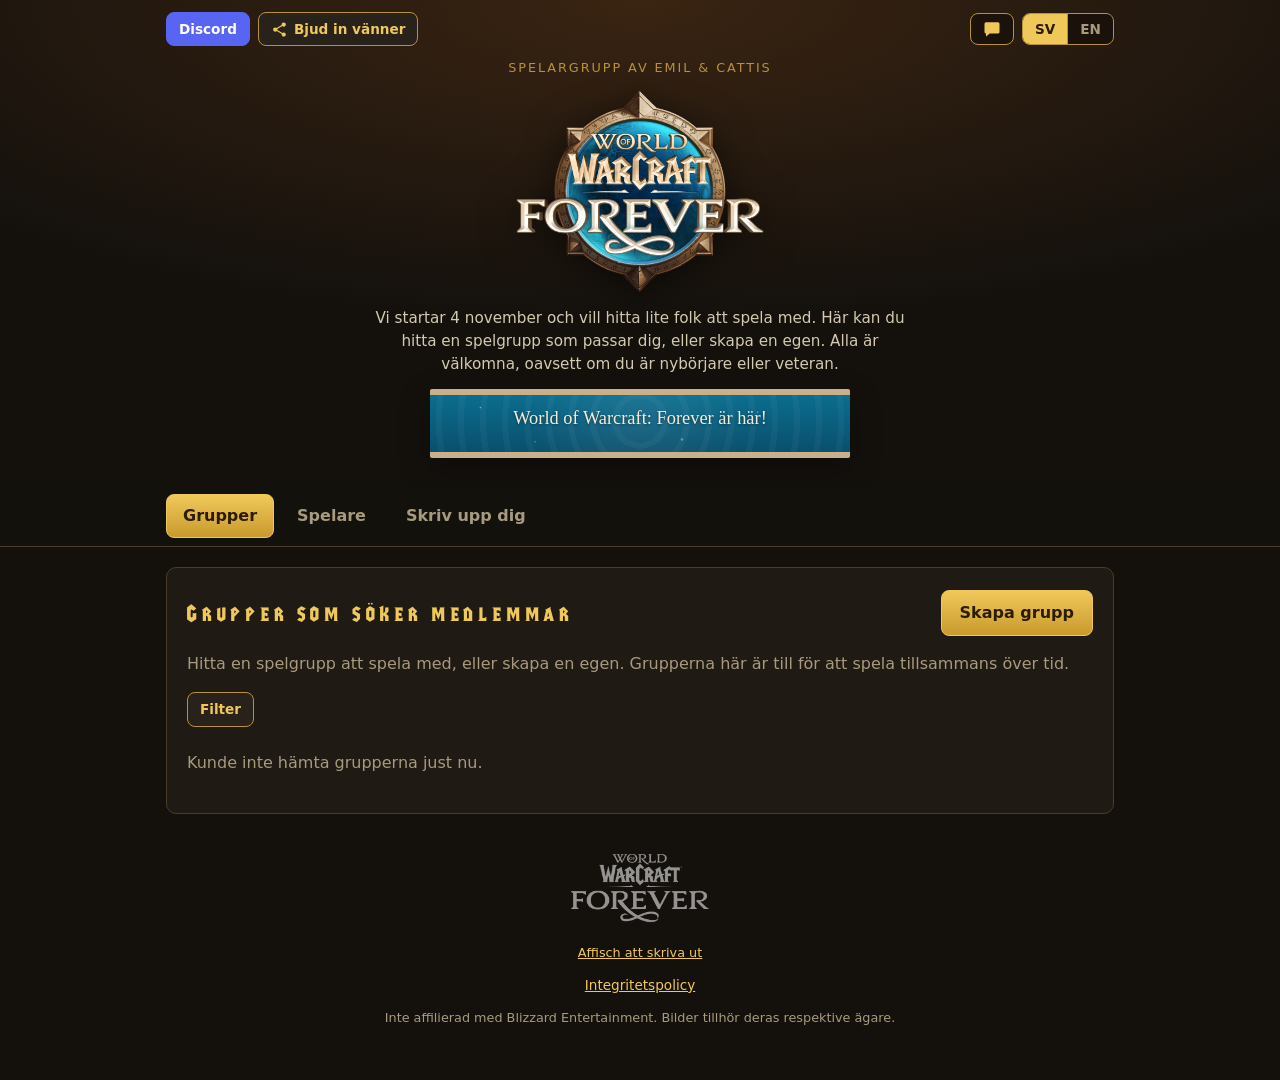
==== commit f80a0ddb: "Loading skeletons for groups, roster and summary; fetch data in parallel with images; preconnect to " ====
--- a/index.html
+++ b/index.html
@@ -25,7 +25,8 @@
   <meta name="twitter:description" content="Vi startar 4 november och vill hitta lite folk att spela med.">
   <meta name="twitter:image" content="https://wowforever.party/assets/og-image.jpg">
   <link rel="icon" type="image/webp" href="assets/logo-color.webp">
-  <link rel="stylesheet" href="style.css?v=36">
+  <link rel="preconnect" href="https://kpaolyovfybxedgaigvp.supabase.co" crossorigin>
+  <link rel="stylesheet" href="style.css?v=37">
 </head>
 <body>
   <header class="hero">
@@ -97,7 +98,7 @@
         <label><span data-i18n="fClass">Klass</span><select id="fgClass"><option value="" data-i18n="all">Alla</option></select></label>
         <label><span data-i18n="fProf">Yrke</span><select id="fgProf"><option value="" data-i18n="all">Alla</option></select></label>
       </div>
-      <div id="groupCards" class="gcards"></div>
+      <div id="groupCards" class="gcards" aria-busy="true"><span class="sr-only" role="status" data-i18n="loading">Laddar…</span><div class="skel skel-card"></div><div class="skel skel-card"></div><div class="skel skel-card"></div></div>
       <p class="muted" id="groupsEmpty" hidden></p>
     </section>
 
@@ -105,7 +106,7 @@
     </div>
 
     <div class="tabpanel" data-tab="spelare" role="tabpanel">
-    <section id="summary" class="panel" aria-live="polite"></section>
+    <section id="summary" class="panel" aria-live="polite" aria-busy="true"><h2 data-i18n="sumTitle">Spelarna just nu</h2><div class="factions"><div class="skel skel-fsum"></div><div class="skel skel-fsum"></div></div></section>
 
     <section id="roster" class="panel">
       <h2 data-i18n="rosterTitle">Vilka är med</h2>
@@ -121,7 +122,7 @@
         <label><span data-i18n="fServer">Servertyp</span> <select id="fRuleset"><option value="" data-i18n="all">Alla</option></select></label>
         <label><span data-i18n="fGroup">Grupp</span> <select id="fGroup"><option value="" data-i18n="all">Alla</option></select></label>
       </div>
-      <div id="cards" class="cards"></div>
+      <div id="cards" class="cards" aria-busy="true"><span class="sr-only" role="status" data-i18n="loading">Laddar…</span><div class="skel skel-roster"></div><div class="skel skel-roster"></div><div class="skel skel-roster"></div><div class="skel skel-roster"></div></div>
       <p class="muted" id="rosterEmpty" hidden></p>
     </section>
     </div>
@@ -230,11 +231,11 @@
     </form>
   </dialog>
 
-  <script src="i18n.js?v=22"></script>
+  <script src="i18n.js?v=23"></script>
   <script src="data.js?v=7"></script>
   <script src="tabs.js?v=1"></script>
   <script src="tips.js?v=1"></script>
-  <script src="app.js?v=28"></script>
-  <script src="groups.js?v=12"></script>
+  <script src="app.js?v=29"></script>
+  <script src="groups.js?v=13"></script>
 </body>
 </html>
--- a/style.css
+++ b/style.css
@@ -345,3 +345,12 @@
 .priv .upd { color: var(--muted); font-size: .82rem; }
 .priv-note { margin: 10px 0 0; }
 #privDialog { width: min(640px, calc(100vw - 32px)); }
+
+/* ---------- Laddningsindikator (skelett) ---------- */
+.skel { border: 1px solid var(--line); border-radius: var(--radius); background: linear-gradient(90deg, var(--panel-2) 25%, #3a2f20 40%, var(--panel-2) 60%); background-size: 300% 100%; animation: shimmer 1.4s ease-in-out infinite; }
+.skel-card { min-height: 190px; }
+.skel-roster { min-height: 96px; }
+.skel-fsum { min-height: 240px; }
+@keyframes shimmer { 0% { background-position: 100% 50%; } 100% { background-position: 0 50%; } }
+@media (prefers-reduced-motion: reduce) { .skel { animation: none; } }
+.sr-only { position: absolute; width: 1px; height: 1px; margin: -1px; padding: 0; overflow: hidden; clip: rect(0 0 0 0); white-space: nowrap; border: 0; }
